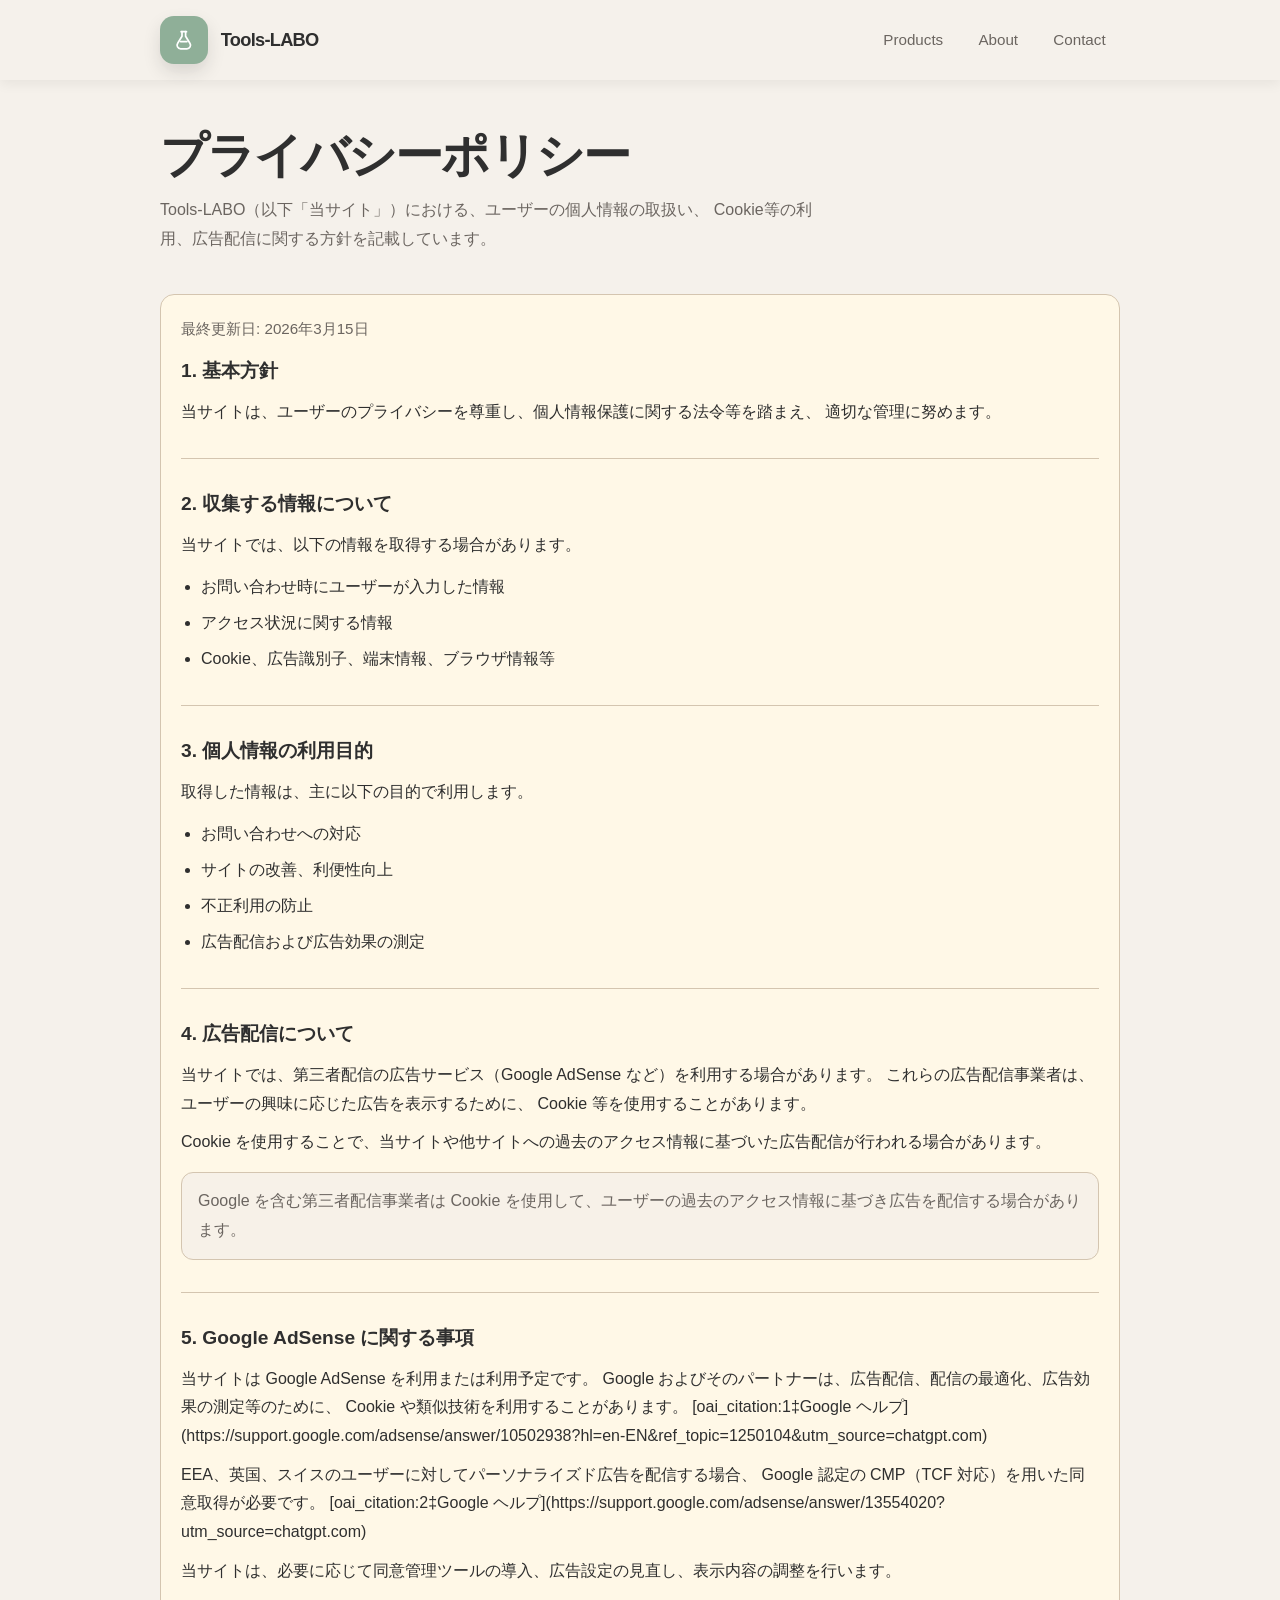
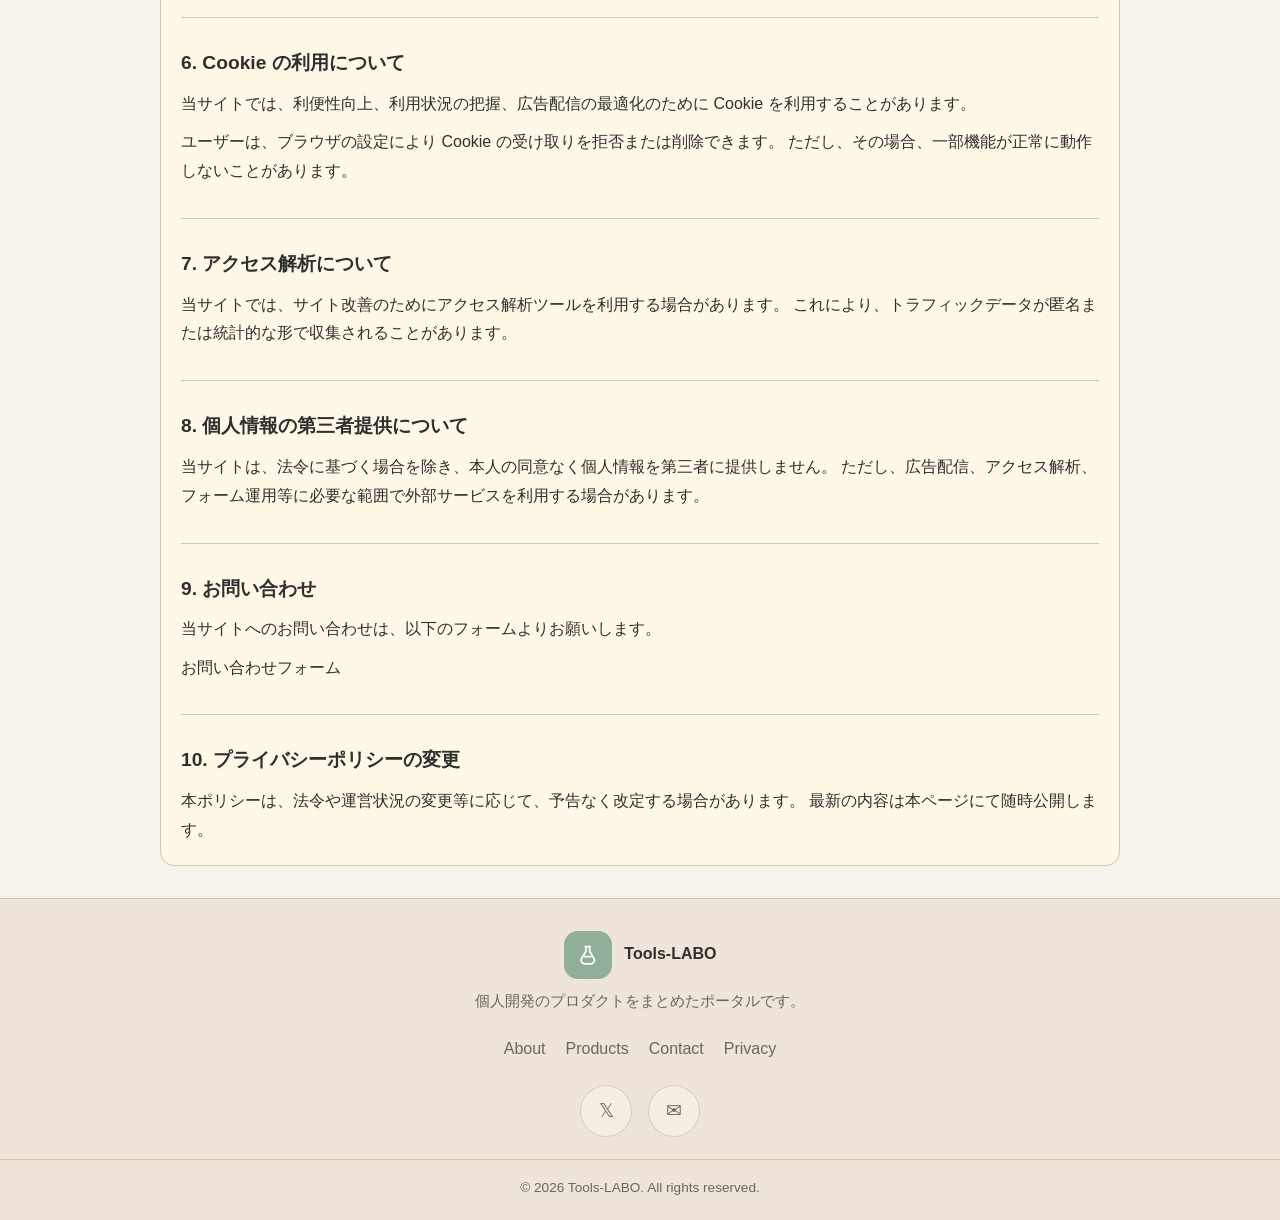
==== privacy.html @ 36eed16f "Create privacy.html" ====
<!doctype html>
<html lang="ja">
<head>
  <meta charset="UTF-8" />
  <meta name="viewport" content="width=device-width, initial-scale=1.0" />
  <meta
    name="description"
    content="Tools-LABO のプライバシーポリシーです。広告配信、アクセス解析、Cookieの利用について記載しています。"
  />
  <title>プライバシーポリシー | Tools-LABO</title>
  <style>
    :root {
      --background: #f5f1eb;
      --foreground: #2f2f2f;
      --card: #fff8e7;
      --primary: #8faf98;
      --primary-dark: #6f8c77;
      --muted: #e8e2d9;
      --muted-foreground: #6b6560;
      --border: #d4c5b0;
      --header-bg: rgba(245, 241, 235, 0.92);
      --footer-bg: #eee4d7;
      --radius: 14px;
    }

    * {
      box-sizing: border-box;
    }

    html {
      scroll-behavior: smooth;
    }

    body {
      margin: 0;
      color: var(--foreground);
      background: var(--background);
      font-family:
        -apple-system,
        BlinkMacSystemFont,
        "Helvetica Neue",
        "Hiragino Sans",
        "Yu Gothic",
        "Meiryo",
        sans-serif;
      line-height: 1.8;
      text-rendering: optimizeLegibility;
      -webkit-font-smoothing: antialiased;
    }

    a {
      color: inherit;
      text-decoration: none;
    }

    .container {
      width: min(960px, calc(100% - 2rem));
      margin: 0 auto;
    }

    .site-header {
      position: sticky;
      top: 0;
      z-index: 20;
      background: var(--header-bg);
      backdrop-filter: blur(6px);
      box-shadow: 0 4px 12px rgb(0 0 0 / 6%);
    }

    .header-inner {
      display: flex;
      align-items: center;
      justify-content: space-between;
      padding: 1rem 0;
      gap: 1rem;
    }

    .brand {
      display: inline-flex;
      align-items: center;
      gap: 0.8rem;
    }

    .brand-icon {
      width: 3rem;
      height: 3rem;
      border-radius: 14px;
      display: grid;
      place-items: center;
      background: var(--primary);
      color: #fff;
      box-shadow: 0 8px 18px rgb(0 0 0 / 12%);
      flex: 0 0 auto;
    }

    .brand-svg {
      width: 1.35rem;
      height: 1.35rem;
      stroke: currentColor;
      fill: none;
      stroke-width: 1.9;
      stroke-linecap: round;
      stroke-linejoin: round;
    }

    .brand-text {
      font-size: 1.14rem;
      font-weight: 700;
      letter-spacing: -0.04em;
    }

    .site-nav {
      display: flex;
      flex-wrap: wrap;
      gap: 0.4rem;
      justify-content: flex-end;
    }

    .site-nav a {
      font-size: 0.95rem;
      padding: 0.5rem 0.9rem;
      border-radius: 999px;
      color: var(--muted-foreground);
      transition: all 0.2s ease;
    }

    .site-nav a:hover {
      color: var(--foreground);
      background: var(--muted);
    }

    .page-hero {
      padding: 3rem 0 1.5rem;
    }

    .page-hero h1 {
      margin: 0;
      font-size: clamp(2rem, 6vw, 3rem);
      line-height: 1.15;
      letter-spacing: -0.04em;
    }

    .page-hero p {
      margin: 0.8rem 0 0;
      color: var(--muted-foreground);
      max-width: 42rem;
    }

    .policy-card {
      background: var(--card);
      border: 1px solid var(--border);
      border-radius: var(--radius);
      padding: 1.25rem;
      margin: 1rem 0 2rem;
    }

    .policy-meta {
      margin: 0 0 1rem;
      color: var(--muted-foreground);
      font-size: 0.95rem;
    }

    .policy-section + .policy-section {
      margin-top: 2rem;
      padding-top: 2rem;
      border-top: 1px solid var(--border);
    }

    .policy-section h2 {
      margin: 0 0 0.8rem;
      font-size: 1.2rem;
      line-height: 1.4;
    }

    .policy-section p {
      margin: 0.6rem 0 0;
    }

    .policy-section ul {
      margin: 0.8rem 0 0;
      padding-left: 1.25rem;
    }

    .policy-section li + li {
      margin-top: 0.45rem;
    }

    .note {
      margin-top: 0.9rem;
      padding: 0.9rem 1rem;
      border-radius: 12px;
      background: #f7f1e8;
      color: var(--muted-foreground);
      border: 1px solid var(--border);
    }

    .site-footer {
      margin-top: 2rem;
      background: var(--footer-bg);
      border-top: 1px solid var(--border);
      padding: 2rem 0 1.2rem;
    }

    .footer-inner {
      display: flex;
      flex-direction: column;
      align-items: center;
      gap: 1.3rem;
      text-align: center;
    }

    .footer-main p {
      color: var(--muted-foreground);
      margin: 0.55rem 0 0;
      font-size: 0.94rem;
    }

    .footer-brand {
      display: inline-flex;
      align-items: center;
      gap: 0.8rem;
    }

    .footer-brand .brand-icon {
      box-shadow: none;
    }

    .footer-nav {
      display: flex;
      flex-wrap: wrap;
      gap: 1rem 1.25rem;
      justify-content: center;
    }

    .footer-nav a {
      color: var(--muted-foreground);
      font-size: 1rem;
    }

    .footer-nav a:hover {
      color: var(--primary-dark);
    }

    .footer-social {
      display: flex;
      justify-content: center;
      gap: 1rem;
    }

    .footer-social a {
      width: 52px;
      height: 52px;
      border-radius: 999px;
      display: grid;
      place-items: center;
      border: 1px solid rgba(212, 197, 176, 0.8);
      background: rgba(247, 241, 232, 0.72);
      color: var(--muted-foreground);
      font-size: 1.18rem;
    }

    .copyright {
      margin: 1.4rem 0 0;
      padding-top: 1rem;
      border-top: 1px solid var(--border);
      text-align: center;
      font-size: 0.85rem;
      color: var(--muted-foreground);
    }

    @media (max-width: 720px) {
      .header-inner {
        align-items: flex-start;
        flex-direction: column;
      }

      .site-nav {
        justify-content: flex-start;
      }

      .policy-card {
        padding: 1rem;
      }
    }
  </style>
</head>
<body>
  <header class="site-header">
    <div class="container header-inner">
      <a href="index.html" class="brand" aria-label="Tools-LABO トップへ戻る">
        <span class="brand-icon" aria-hidden="true">
          <svg viewBox="0 0 24 24" class="brand-svg" role="img" aria-hidden="true">
            <path d="M9 3h6" />
            <path d="M10 3v5l-4.8 7.8A4 4 0 0 0 8.6 22h6.8a4 4 0 0 0 3.4-6.2L14 8V3" />
            <path d="M8.5 14h7" />
          </svg>
        </span>
        <span class="brand-text">Tools-LABO</span>
      </a>

      <nav class="site-nav">
        <a href="index.html#products">Products</a>
        <a href="index.html#about">About</a>
        <a href="https://docs.google.com/forms/d/e/1FAIpQLSfF73yZ69HH-FASKEYSkp98zM92o4dtQLtiQs7BzLRuwsobfA/viewform?pli=1" target="_blank" rel="noopener noreferrer">Contact</a>
      </nav>
    </div>
  </header>

  <main>
    <section class="page-hero">
      <div class="container">
        <h1>プライバシーポリシー</h1>
        <p>
          Tools-LABO（以下「当サイト」）における、ユーザーの個人情報の取扱い、
          Cookie等の利用、広告配信に関する方針を記載しています。
        </p>
      </div>
    </section>

    <section class="container">
      <div class="policy-card">
        <p class="policy-meta">最終更新日: 2026年3月15日</p>

        <section class="policy-section">
          <h2>1. 基本方針</h2>
          <p>
            当サイトは、ユーザーのプライバシーを尊重し、個人情報保護に関する法令等を踏まえ、
            適切な管理に努めます。
          </p>
        </section>

        <section class="policy-section">
          <h2>2. 収集する情報について</h2>
          <p>当サイトでは、以下の情報を取得する場合があります。</p>
          <ul>
            <li>お問い合わせ時にユーザーが入力した情報</li>
            <li>アクセス状況に関する情報</li>
            <li>Cookie、広告識別子、端末情報、ブラウザ情報等</li>
          </ul>
        </section>

        <section class="policy-section">
          <h2>3. 個人情報の利用目的</h2>
          <p>取得した情報は、主に以下の目的で利用します。</p>
          <ul>
            <li>お問い合わせへの対応</li>
            <li>サイトの改善、利便性向上</li>
            <li>不正利用の防止</li>
            <li>広告配信および広告効果の測定</li>
          </ul>
        </section>

        <section class="policy-section">
          <h2>4. 広告配信について</h2>
          <p>
            当サイトでは、第三者配信の広告サービス（Google AdSense など）を利用する場合があります。
            これらの広告配信事業者は、ユーザーの興味に応じた広告を表示するために、
            Cookie 等を使用することがあります。
          </p>
          <p>
            Cookie を使用することで、当サイトや他サイトへの過去のアクセス情報に基づいた広告配信が行われる場合があります。
          </p>
          <div class="note">
            Google を含む第三者配信事業者は Cookie を使用して、ユーザーの過去のアクセス情報に基づき広告を配信する場合があります。
          </div>
        </section>

        <section class="policy-section">
          <h2>5. Google AdSense に関する事項</h2>
          <p>
            当サイトは Google AdSense を利用または利用予定です。
            Google およびそのパートナーは、広告配信、配信の最適化、広告効果の測定等のために、
            Cookie や類似技術を利用することがあります。  [oai_citation:1‡Google ヘルプ](https://support.google.com/adsense/answer/10502938?hl=en-EN&ref_topic=1250104&utm_source=chatgpt.com)
          </p>
          <p>
            EEA、英国、スイスのユーザーに対してパーソナライズド広告を配信する場合、
            Google 認定の CMP（TCF 対応）を用いた同意取得が必要です。  [oai_citation:2‡Google ヘルプ](https://support.google.com/adsense/answer/13554020?utm_source=chatgpt.com)
          </p>
          <p>
            当サイトは、必要に応じて同意管理ツールの導入、広告設定の見直し、表示内容の調整を行います。
          </p>
        </section>

        <section class="policy-section">
          <h2>6. Cookie の利用について</h2>
          <p>
            当サイトでは、利便性向上、利用状況の把握、広告配信の最適化のために Cookie を利用することがあります。
          </p>
          <p>
            ユーザーは、ブラウザの設定により Cookie の受け取りを拒否または削除できます。
            ただし、その場合、一部機能が正常に動作しないことがあります。
          </p>
        </section>

        <section class="policy-section">
          <h2>7. アクセス解析について</h2>
          <p>
            当サイトでは、サイト改善のためにアクセス解析ツールを利用する場合があります。
            これにより、トラフィックデータが匿名または統計的な形で収集されることがあります。
          </p>
        </section>

        <section class="policy-section">
          <h2>8. 個人情報の第三者提供について</h2>
          <p>
            当サイトは、法令に基づく場合を除き、本人の同意なく個人情報を第三者に提供しません。
            ただし、広告配信、アクセス解析、フォーム運用等に必要な範囲で外部サービスを利用する場合があります。
          </p>
        </section>

        <section class="policy-section">
          <h2>9. お問い合わせ</h2>
          <p>
            当サイトへのお問い合わせは、以下のフォームよりお願いします。
          </p>
          <p>
            <a href="https://docs.google.com/forms/d/e/1FAIpQLSfF73yZ69HH-FASKEYSkp98zM92o4dtQLtiQs7BzLRuwsobfA/viewform?pli=1" target="_blank" rel="noopener noreferrer">
              お問い合わせフォーム
            </a>
          </p>
        </section>

        <section class="policy-section">
          <h2>10. プライバシーポリシーの変更</h2>
          <p>
            本ポリシーは、法令や運営状況の変更等に応じて、予告なく改定する場合があります。
            最新の内容は本ページにて随時公開します。
          </p>
        </section>
      </div>
    </section>
  </main>

  <footer class="site-footer">
    <div class="container footer-inner">
      <div class="footer-main">
        <div class="footer-brand">
          <span class="brand-icon" aria-hidden="true">
            <svg viewBox="0 0 24 24" class="brand-svg" role="img" aria-hidden="true">
              <path d="M9 3h6" />
              <path d="M10 3v5l-4.8 7.8A4 4 0 0 0 8.6 22h6.8a4 4 0 0 0 3.4-6.2L14 8V3" />
              <path d="M8.5 14h7" />
            </svg>
          </span>
          <strong>Tools-LABO</strong>
        </div>
        <p>個人開発のプロダクトをまとめたポータルです。</p>
      </div>

      <nav class="footer-nav">
        <a href="index.html#about">About</a>
        <a href="index.html#products">Products</a>
        <a href="https://docs.google.com/forms/d/e/1FAIpQLSfF73yZ69HH-FASKEYSkp98zM92o4dtQLtiQs7BzLRuwsobfA/viewform?pli=1" target="_blank" rel="noopener noreferrer">Contact</a>
        <a href="privacy.html">Privacy</a>
      </nav>

      <div class="footer-social">
        <a href="https://x.com/tools_labo?s=21" target="_blank" rel="noopener noreferrer" aria-label="X">𝕏</a>
        <a href="https://docs.google.com/forms/d/e/1FAIpQLSfF73yZ69HH-FASKEYSkp98zM92o4dtQLtiQs7BzLRuwsobfA/viewform?pli=1" target="_blank" rel="noopener noreferrer" aria-label="Contact">✉</a>
      </div>
    </div>

    <p class="copyright">© 2026 Tools-LABO. All rights reserved.</p>
  </footer>
</body>
</html>
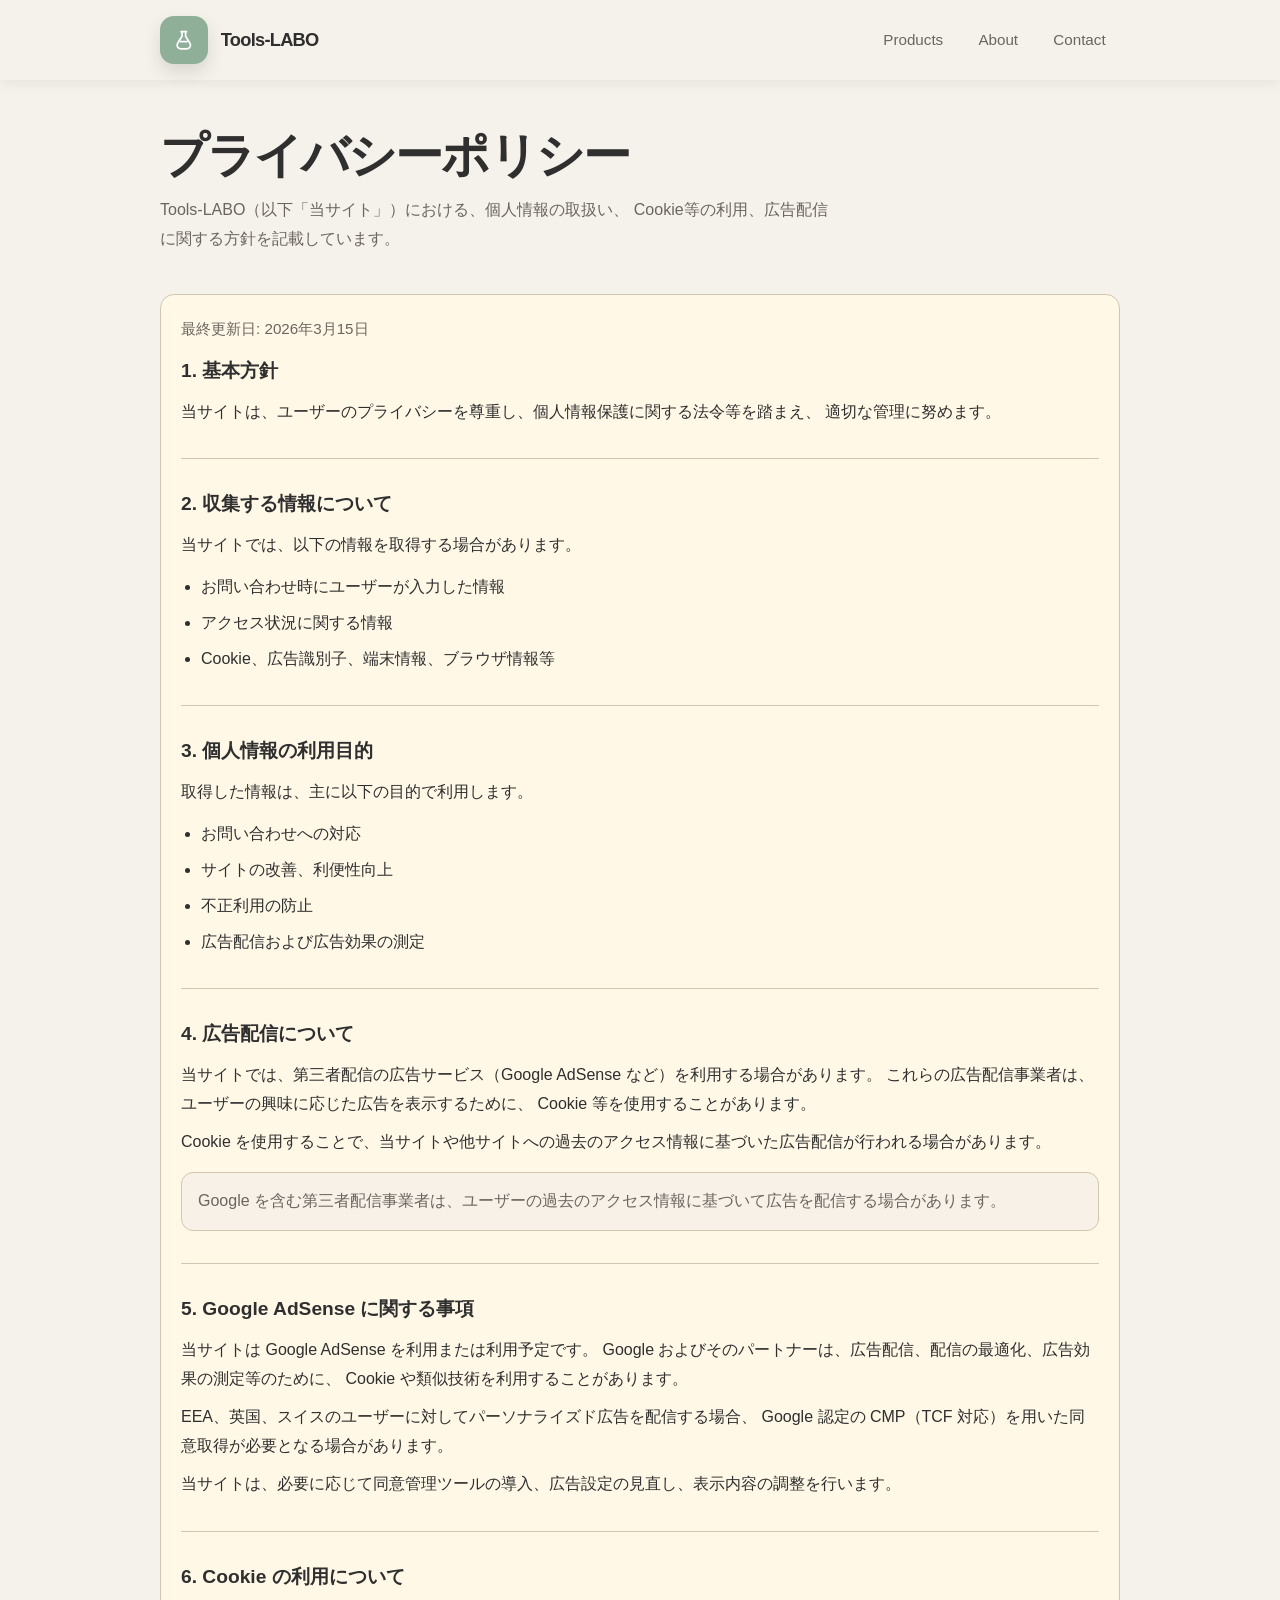
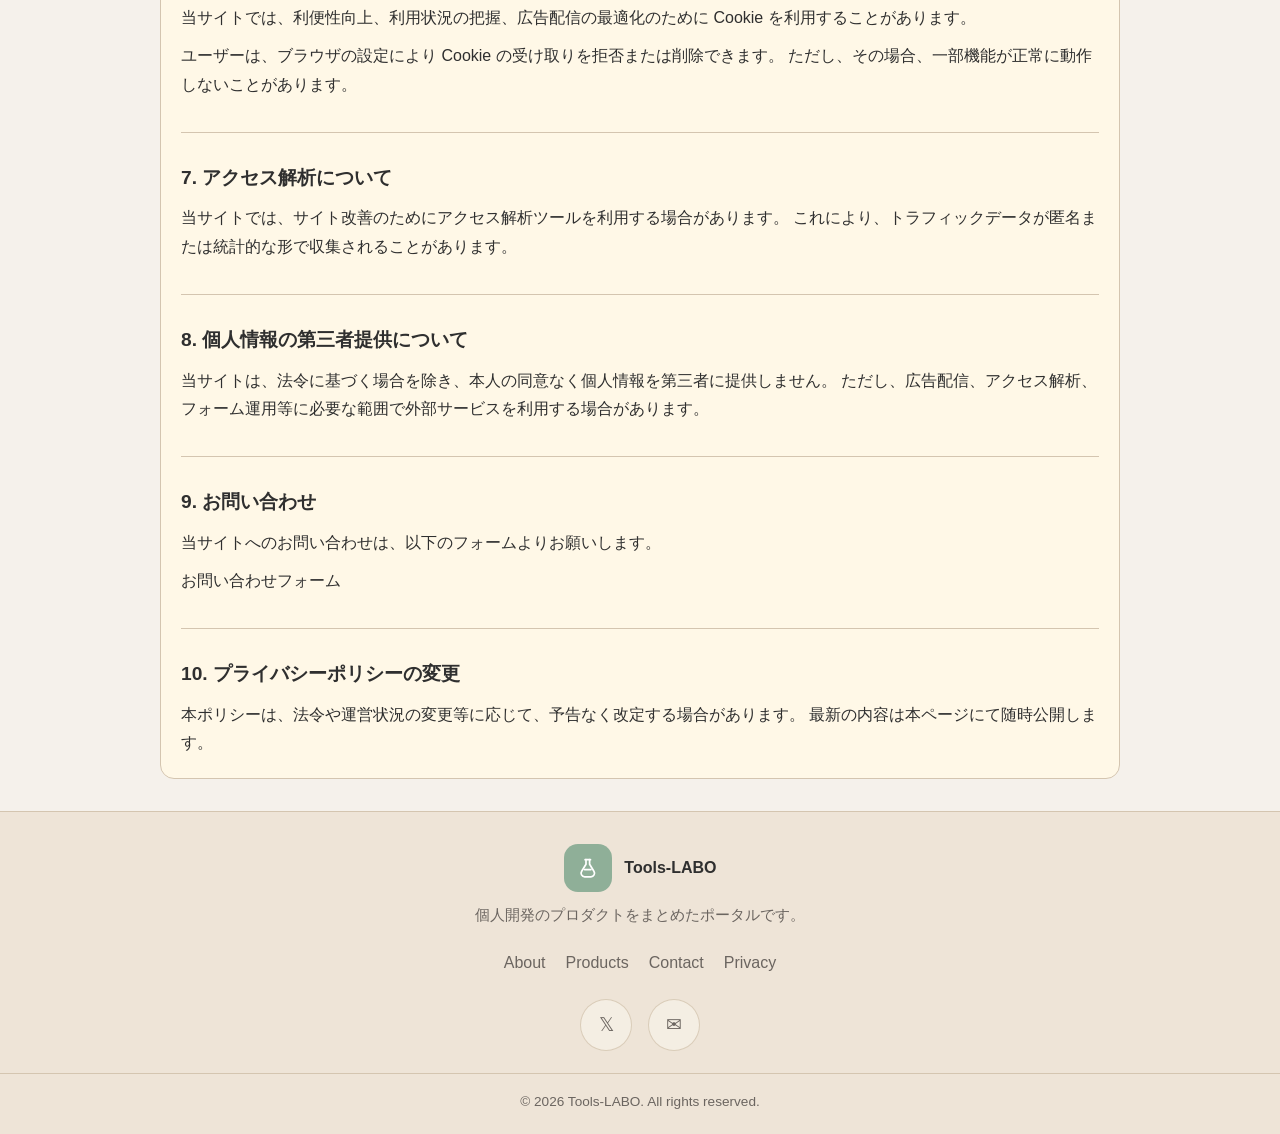
==== commit 56b5ea58: "Update privacy.html" ====
--- a/privacy.html
+++ b/privacy.html
@@ -144,6 +144,7 @@
       margin: 0.8rem 0 0;
       color: var(--muted-foreground);
       max-width: 42rem;
+      overflow-wrap: anywhere;
     }
 
     .policy-card {
@@ -174,6 +175,7 @@
 
     .policy-section p {
       margin: 0.6rem 0 0;
+      overflow-wrap: anywhere;
     }
 
     .policy-section ul {
@@ -192,6 +194,7 @@
       background: #f7f1e8;
       color: var(--muted-foreground);
       border: 1px solid var(--border);
+      overflow-wrap: anywhere;
     }
 
     .site-footer {
@@ -311,7 +314,7 @@
       <div class="container">
         <h1>プライバシーポリシー</h1>
         <p>
-          Tools-LABO（以下「当サイト」）における、ユーザーの個人情報の取扱い、
+          Tools-LABO（以下「当サイト」）における、個人情報の取扱い、
           Cookie等の利用、広告配信に関する方針を記載しています。
         </p>
       </div>
@@ -361,7 +364,7 @@
             Cookie を使用することで、当サイトや他サイトへの過去のアクセス情報に基づいた広告配信が行われる場合があります。
           </p>
           <div class="note">
-            Google を含む第三者配信事業者は Cookie を使用して、ユーザーの過去のアクセス情報に基づき広告を配信する場合があります。
+            Google を含む第三者配信事業者は、ユーザーの過去のアクセス情報に基づいて広告を配信する場合があります。
           </div>
         </section>
 
@@ -370,11 +373,11 @@
           <p>
             当サイトは Google AdSense を利用または利用予定です。
             Google およびそのパートナーは、広告配信、配信の最適化、広告効果の測定等のために、
-            Cookie や類似技術を利用することがあります。  [oai_citation:1‡Google ヘルプ](https://support.google.com/adsense/answer/10502938?hl=en-EN&ref_topic=1250104&utm_source=chatgpt.com)
+            Cookie や類似技術を利用することがあります。
           </p>
           <p>
             EEA、英国、スイスのユーザーに対してパーソナライズド広告を配信する場合、
-            Google 認定の CMP（TCF 対応）を用いた同意取得が必要です。  [oai_citation:2‡Google ヘルプ](https://support.google.com/adsense/answer/13554020?utm_source=chatgpt.com)
+            Google 認定の CMP（TCF 対応）を用いた同意取得が必要となる場合があります。
           </p>
           <p>
             当サイトは、必要に応じて同意管理ツールの導入、広告設定の見直し、表示内容の調整を行います。
@@ -410,9 +413,7 @@
 
         <section class="policy-section">
           <h2>9. お問い合わせ</h2>
-          <p>
-            当サイトへのお問い合わせは、以下のフォームよりお願いします。
-          </p>
+          <p>当サイトへのお問い合わせは、以下のフォームよりお願いします。</p>
           <p>
             <a href="https://docs.google.com/forms/d/e/1FAIpQLSfF73yZ69HH-FASKEYSkp98zM92o4dtQLtiQs7BzLRuwsobfA/viewform?pli=1" target="_blank" rel="noopener noreferrer">
               お問い合わせフォーム
